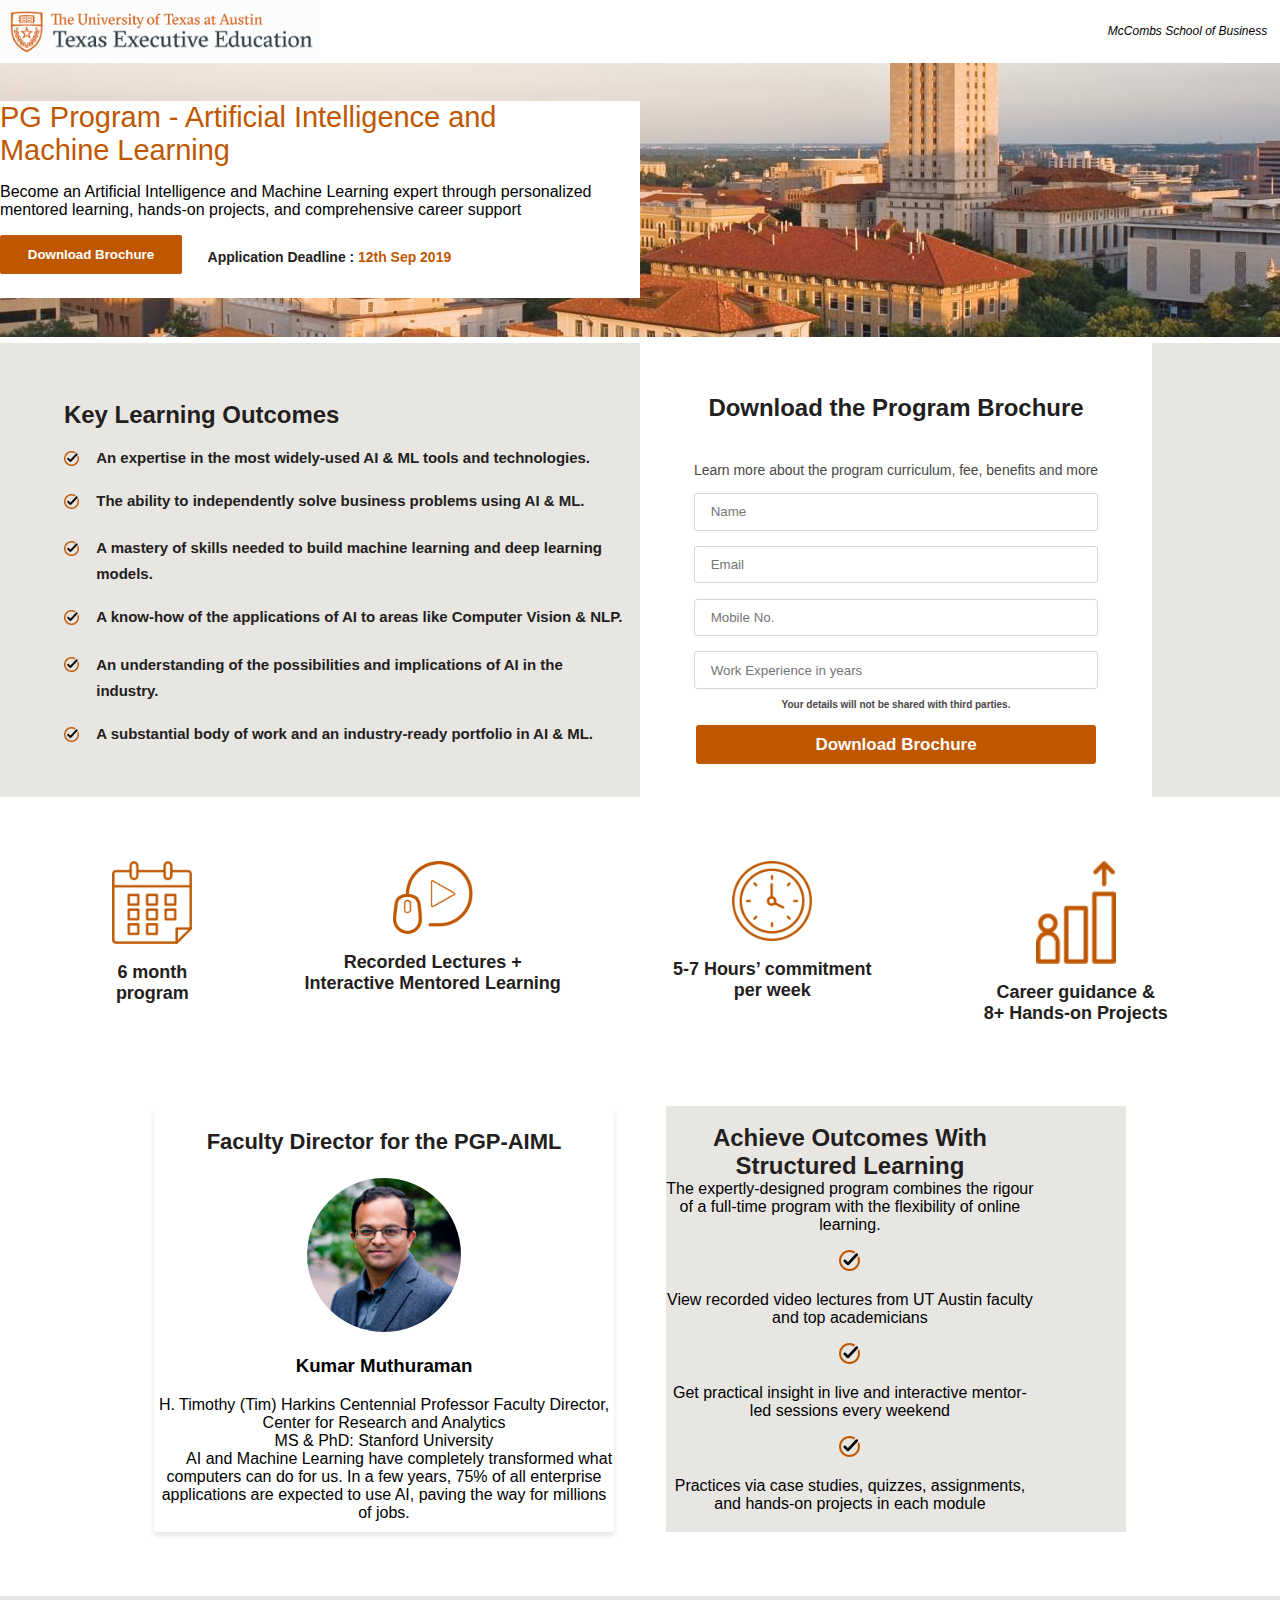
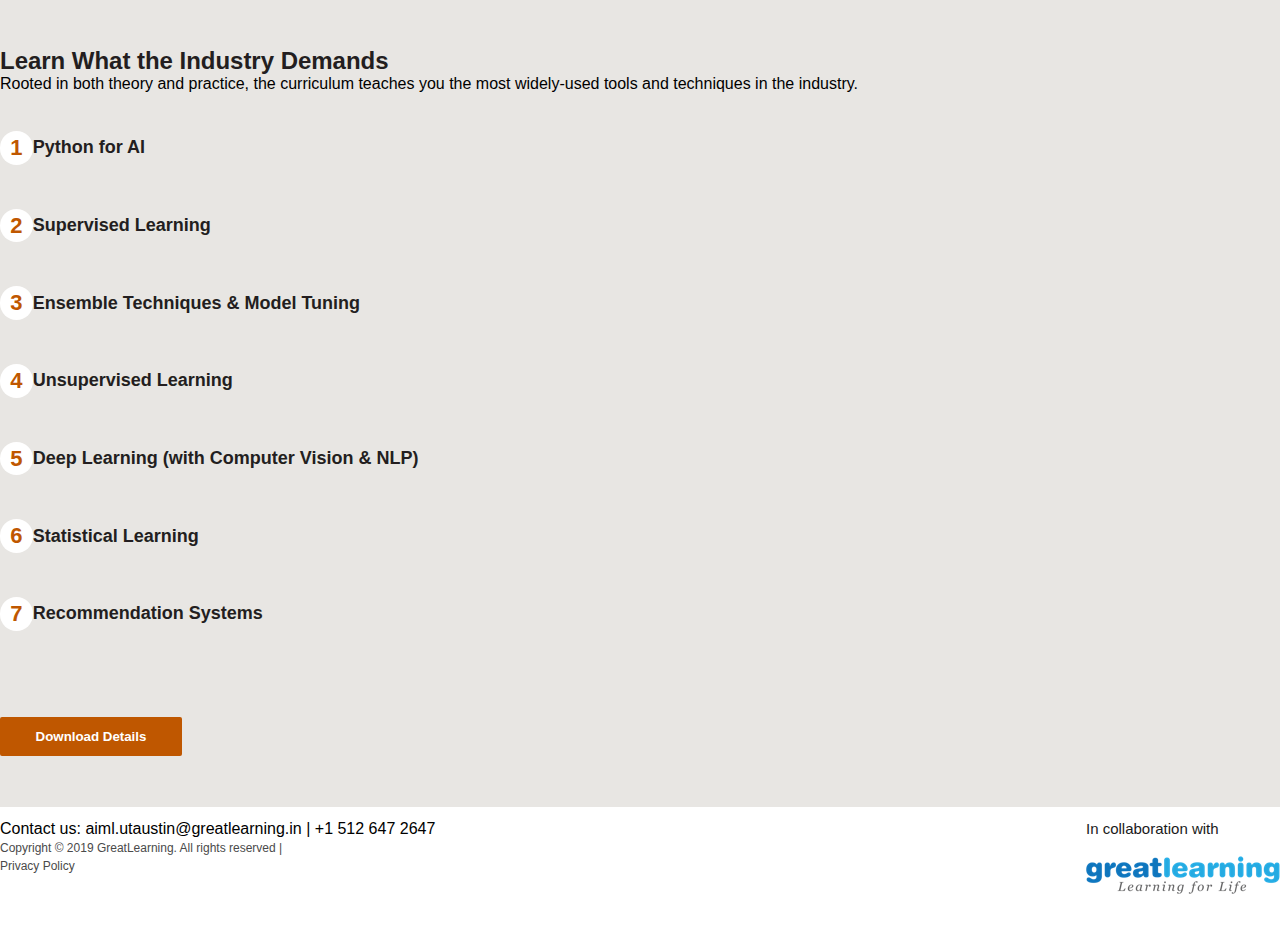
==== index.html @ b28959af "first commit mobile and tablet version completed" ====
<!DOCTYPE html>
<html lang="en">
<head>
    <meta charset="UTF-8">
    <meta name="viewport" content="width=device-width, initial-scale=1.0">
    <link rel="stylesheet" href="./style.css">
    <title>Document</title>
</head>
<body>
    <header>
        <img class="logo" src="./img/logo.png" alt="logo">
        <p><em>McCombs School of Business</em></p>
    </header>
    <section class="banner">
        <div class="banner-content">
                <div>
                    <p>PG Program - Artificial Intelligence and Machine Learning</p>
                    <p>Become an Artificial Intelligence and Machine Learning expert through personalized mentored learning, hands-on projects, and comprehensive career support</p>
                    <div class="apply">
                        <button>Download Brochure</button>
                        <p><span style="font-weight: bold;">Application Deadline : <span style="color: #bf5700;">12th Sep 2019</span></span></p>
                    </div>
                </div>
            </div>
    </section>
    <section class="form-section">
        <div>
            <h1>Key Learning Outcomes</h1>
            <ul class="outcome-points">
                <li> <img src="./img/group_2020-03-09/group.png" ><p>An expertise in the most widely-used AI & ML tools and technologies.</p></li>
                <li> <img src="./img/group_2020-03-09/group.png" ></p>The ability to independently solve business problems using AI & ML.</p></li>
                <li> <img src="./img/group_2020-03-09/group.png" ></p>A mastery of skills needed to build machine learning and deep learning models.</p></li>
                <li><img src="./img/group_2020-03-09/group.png" ></p>A know-how of the applications of AI to areas like Computer Vision & NLP.</p></li>
                <li><img src="./img/group_2020-03-09/group.png" ></p>An understanding of the possibilities and implications of AI in the industry.</p></li>
                <li><img src="./img/group_2020-03-09/group.png" ></p>A substantial body of work and an industry-ready portfolio in AI & ML.</p></li>
            </ul>
        </div>
        <form action="#">
            <h1>Download the Program Brochure</h1>
            <p>Learn more about the program curriculum, fee, benefits and more</p>
            <input type="text" placeholder="Name">
            <input type="text" placeholder="Email">
            <input type="text" placeholder="Mobile No.">
            <input type="text" placeholder="Work Experience in years">
            <p class="disclaimer">Your details will not be shared with third parties.</p>
            <button>Download Brochure</button>
        </form>
    </section>
    <section class="icon-content">
        <div>
            <img src="./img/noun-calendar-2227686_2020-03-09/noun-calendar-2227686.png" alt="calendar">
            <p>6 month<br /> program</p>
        </div>
        <div>
            <img src="./img/noun-online-video-1599786_2020-03-09/noun-online-video-1599786.png" alt="video">
            <p>Recorded Lectures + <br />Interactive Mentored Learning</p>
        </div>
        <div>
            <img src="./img/noun-time-2132020_2020-03-09/noun-time-2132020.png" alt="time">
            <p>5-7 Hours’ commitment <br />per week</p>
        </div>
        <div>
            <img src="./img/noun-career-1549879_2020-03-09/noun-career-1549879.png" alt="career">
            <p>Career guidance & <br />8+ Hands-on Projects</p>
        </div>
    </section>
    <section class="benefits">
        <h1>You will walk away with:</h1>
        <ul>
            <li>
                <img src="./img/group_2020-03-09/group.png" ><p>The ability to access the implication and possibility of AI</p>
            </li>
            <li>
                <img src="./img/group_2020-03-09/group.png" ><p>Understanding of Machine Learning, Deep Learning and Neural Networks</p>
            </li>
            <li>
                <img src="./img/group_2020-03-09/group.png" ><p>Practical experience from all our projects</p>
            </li>
            <li>
                <img src="./img/group_2020-03-09/group.png" ><p>Make informed predictions for its future trajectory</p>
            </li>
            <li>
                <img src="./img/group_2020-03-09/group.png" ><p>The ability to access the implications and possibility of AI</p>
            </li>
            <li>
                <img src="./img/group_2020-03-09/group.png" ><p>Understanding of Machine Learning, Deep Learning and Neural Networks</p>
            </li>
        </ul>
    </section>

    <section class="profile-section">
        <div class="faculty-profile">
            <h1>Faculty Director for the PGP-AIML</h1>
            <img src="./img/bitmap_2020-03-09/bitmap.png" alt="faculty photo">
            <h3>Kumar Muthuraman</h3>
            <div>H. Timothy (Tim) Harkins Centennial Professor
                Faculty Director, Center for Research and Analytics</div>
            <div>MS & PhD: Stanford University</div>
            <div class="faculty-quote">&nbsp;&nbsp;&nbsp;&nbsp;&nbsp;&nbsp; AI and Machine Learning have completely transformed what computers can do for us. In a few years, 75% of all enterprise applications are expected to use AI, paving the way for millions of jobs.</div>
        </div>
        <div class="achieve-points">
            <div class="container">
                <h1>Achieve Outcomes With Structured Learning</h1>
                <div>The expertly-designed program combines the rigour of a full-time program with the flexibility of online learning.</div>
                <ul>
                    <li><img src="./img/group_2020-03-09/group.png" ><p>View recorded video lectures from UT Austin faculty and top academicians</p></li>
                    <li><img src="./img/group_2020-03-09/group.png" ><p>Get practical insight in live and interactive mentor-led sessions every weekend</p></li>
                    <li><img src="./img/group_2020-03-09/group.png" ><p>Practices via case studies, quizzes, assignments, and hands-on projects in each module</p></li>
                </ul>
            </div>
        </div>
    </section>
    <section class="industry-demands">
        <h1>Learn What the Industry Demands</h1>
        <div>Rooted in both theory and practice, the curriculum teaches you the most widely-used tools and techniques in the industry.
        </div>
        <ul>
            <li>
                <p class="ordered-list-num">1</p>
                <p class="ordered-list-text">Python for AI</p>
            </li>
            <li>
                <p class="ordered-list-num">2</p>
                <p class="ordered-list-text">Supervised Learning</p>
            </li>
            <li>
                <p class="ordered-list-num">3</p>
                <p class="ordered-list-text">Ensemble Techniques & Model Tuning</p>
            </li>
            <li>
                <p class="ordered-list-num">4</p>
                <p class="ordered-list-text">Unsupervised Learning</p>
            </li>
            <li>
                <p class="ordered-list-num">5</p>
                <p class="ordered-list-text">Deep Learning (with Computer Vision & NLP)</p>
            </li>
            <li>
                <p class="ordered-list-num">6</p>
                <p class="ordered-list-text">Statistical Learning</p>
            </li>
            <li>
                <p class="ordered-list-num">7</p>
                <p class="ordered-list-text">Recommendation Systems</p>
            </li>
        </ul>
        <button>Download Details</button>
    </section>
    <footer>
        <div class="contact-details">
            Contact us: aiml.utaustin@greatlearning.in  | +1 512 647 2647<br>
            <span style="font-size: 12px; color: #4a4a4a; padding-top: 2%;">Copyright © 2019 GreatLearning. All rights reserved |<br> Privacy Policy
        </div>
        <div class="footer-logo">
            <span style="font-size:15px; color:#1a1a1a;">In collaboration with <br> <br> <img src="./img/greatlearning-logo_2020-03-09/greatlearning-logo.png">
        </div>
    </footer>
</body>
</html>
---- style.css ----
@media only screen and (max-width:768px) {
    body {
        margin: 0;
        padding: 0;
        font-family: -apple-system, BlinkMacSystemFont, 'Segoe UI', Roboto, Oxygen, Ubuntu, Cantarell, 'Open Sans', 'Helvetica Neue', sans-serif;
    }
    .container{
        width: 80%;
        margin: auto;
    }
    header img {
        width: 60%;
    }
    header p {
        margin-top: -3%;
        margin-left: 10%;
    }
    .banner {
        background-image: url('./img/banner.jpg');
        background-position: center center;
        padding: 7% 0%;
    }
    .banner-content {
        background-color: white;
        opacity: 0.9;
        width: 100%;
        position: relative;
    }
    .banner-content div:first-child {
        padding-top: 3%;
        padding-left: 10%;
        margin: 0;
        width: 80%;
        align-items: left;
        text-align: center;
        font-size: 14px;
        letter-spacing: -0.02px;
        color: #231e20;    
    }

    .banner-content div p {
        font-size: 14px;
        letter-spacing: -.02px;
        color: #231e20;
    }

    .banner-content div p:first-child {
        width: 90%;
        font-size: 20px;
        text-align: center;
        letter-spacing: -0.04px;
        color: #bf5700;
        margin: 0%;
    }

    .apply {
        display: flex;
        padding-bottom: 5%;
        margin-top: 5%;
        display: flex;
        flex-direction: column-reverse;
    }
    .apply button {
        background-color: #bf5700;
        margin: auto;
        width: 70%;
        height: 2.5em;
        border: none;
        border-radius: 3px;
        text-align: center;
        color: white;
        font-weight: bold;
        letter-spacing: -0.02px;
        outline: none;
    }
    .form-section div:first-child {
        display: none;
    }

    form {
        text-align: center;
        padding-bottom: 3%;
    }

    form h1 {
        font-size: 18px;
        color: #231e20;
        letter-spacing: -0.02px;
        /* padding-bottom: 0%; */
    }

    form p {
        text-align: center;
        margin: auto;
        font-size: 14px;
        letter-spacing: -0.02px;
        color: #231e20;
        width: 85%;
        padding-top: 3%;
        padding-bottom: 5%;
    }

    input {
        width: 80%;
        height: 2.5em;
        padding-left: 3%;
        margin-top: 3%;
        border: solid 1px #d5d5d5;
        background-color: #ffffff;
        border-radius: 3px;
    }
    form button {
        background-color: #bf5700;
        border: none;
        width: 85%;
        border-radius: 3px;
        height: 2.3em;
        font-size: 17px;
        font-weight: 600;
        letter-spacing: -0.02px;
        color: #fcfcfc;
    }
    .icon-content {
        display: flex;
        flex-wrap: wrap;
        width: 80%;
        margin: auto;
        padding-top: 5%;
    }

    .icon-content div {
        width: 45%;
        margin-bottom: 8%;
        display: flex;
        flex-direction: column;
        justify-content: center;
        align-items: center;
        padding-right: 5%;
    }
    .icon-content div img {
        width: 40%;
        height: 4em;
    }

    .icon-content div p {
        text-align: center;
        margin: auto;
        margin-top: 15%;
        font-weight:600;
    }
    .benefits {
        background-color: #e8e6e3;
    }
    .benefits h1 {
        color: #231e20;
        font-size: 20px;
        letter-spacing: -.02px;
        text-align: center;
        padding-top: 5%;
    }
    .benefits ul {
        list-style: none;
        width: 80%;
        margin: auto;        
        padding: 0%;
    }
    .benefits ul li {
        display: flex;
        padding-bottom: 5%;
    }
    .benefits ul li img {
        margin: auto 0;
        width: 5%;
        /* height: 1.3em; */
    }
    .benefits ul li p {
        margin: 0;
        padding-left: 7%;
        font-size: 14px;
        font-weight: 600;
    }
    .faculty-profile {
        width: 80%;
        margin: auto;
        text-align: center;
    }
    .faculty-profile h1 {
        font-size: 18px;
        color: #231e20;
        letter-spacing: -0.02px;
        padding-bottom: 5%;
    }
    .faculty-profile h3 {
        font-size: 14px;
        counter-reset: #231e20;
        padding-bottom: 3%;
    }
    .faculty-profile div {
        padding-bottom: 5%;
        font-size: 14px;
    }
    .faculty-quote {
        padding-top: 8%;
        padding-bottom: 5%;
        font-size: 11px;
        position: relative;
        font-style: italic;
        font-weight: bold;
    }
    .faculty-quote::before {
        content: '“';
        color: #bf5700;
        font-size: 42px;
        position: absolute;
        top: 15.3px;
        /* left: 8px; */
        font-family: LucidaGrande;
    }
    .faculty-quote::after {
        content: '“';
        color: #bf5700;
        font-size: 42px;
        position: absolute;
        /* bottom: -6px; */
        font-family: LucidaGrande;
    }
    .achieve-points {
        background-color: #e8e6e3;
        text-align: center;
    }
    .achieve-points h1 {
        font-size: 18px;
        padding-top: 8%;
        padding-bottom: 4%;
    }
    .achieve-points .container div {
        font-size: 14px;
        text-align: left;
    }
    .achieve-points .container ul {
        list-style: none;
        padding: 0%;
        padding-bottom: 5%;
    }
    .achieve-points .container ul li {
        display: flex;
        font-size: 14px;
        text-align: left;
    }
    .achieve-points .container ul li img {
        margin: auto 0;
        width: 5%;
        /* height: 1.3em; */
    }
    .achieve-points .container ul li p {
        padding-left: 5%;
        font-weight: bold;
    }
    .industry-demands {
        width: 80%;
        margin: auto;
    }
    .industry-demands h1 {
        text-align: center;
        font-size: 18px;
        color: #231e20;
        padding-top: 7%;
    }
    .industry-demands div {
        font-size: 14px;
        text-align: center;
        color: #231e20;
    }
    .industry-demands ul {
        list-style: none;
        padding: 0%;
    }
    .industry-demands ul li {
        display: flex;
        text-align: left;
        font-weight: bold;
        color: #231e20;
        font-size: 15px;
        margin-top: 3%;
    }
    .ordered-list-text {
        margin: auto 0;
        text-align: left;
        padding-left: 5%;
        width: 80%;
    }

    .industry-demands ul li p:first-child {
        margin: 3% 0%;
        background-color: #e8e6e3;
        text-align: center;
        color: #bf5700;
        border-radius: 50%;
        height: 30px;
        width: 30px;
        font-weight: bold;
        font-size: 22px;
    }
    .industry-demands button {
        background-color: #bf5700;
        border: none;
        width: 100%;
        border-radius: 3px;
        height: 2.3em;
        font-size: 17px;
        font-weight: 600;
        letter-spacing: -0.02px;
        color: #fcfcfc;
        margin: 10% 0%;
    }
    footer {
        width: 80%;
        margin: auto;
        text-align: center;
    }
    .contact-details {
        line-height: 1.8;
        font-size: 14px;
        color: #1a1a1a;
    }
    .footer-logo {
        padding: 5% 0%;
    }
}


@media only screen and (min-width:769px){
    body {
        margin: 0;
        padding: 0;
        font-family: -apple-system, BlinkMacSystemFont, 'Segoe UI', Roboto, Oxygen, Ubuntu, Cantarell, 'Open Sans', 'Helvetica Neue', sans-serif;
    }
    .logo {
        width: 25%;
    }
    
    header {
        display: flex;
        justify-content: space-between;
    }
    
    header p {
        font-size: 12px;
        margin: auto 0;
        padding-right: 1%;
    }
    
    .banner {
        background-image: url('./img/banner.jpg');
        background-position: center center;
        padding: 3% 0%;
    }
    
    .banner-content {
        background-color: white;
        width: 50%;
        position: relative;
    }
    
    .banner-content div p:first-child {
        width: 90%;
        font-size: 29px;
        letter-spacing: -0.04px;
        color: #bf5700;
        margin: 0%;
    }
    
    .apply {
        display: flex;
        padding-bottom: 3%;
        margin-left: 0%;
    }
    
    .apply button {
        background-color: #bf5700;
        width: 182px;
        height: 39px;
        border: none;
        border-radius: 2px;
        text-align: center;
        color: white;
        font-weight: bold;
        letter-spacing: -0.02px;
        outline: none;
    }
    
    .apply p {
        padding-left: 4%;
        font-weight: bold;
        color: #231e20;
        font-size: 14px;
        letter-spacing: -0.02px;
    }
    
    .form-section {
        background-color: #e8e6e3;
        display: flex;
        margin-top: 0.5%;
    }
    
    .form-section div {
        width: 45%;
        padding-left: 5%;
    }
    
    h1 {
        margin: 0;
        padding: 0;
        letter-spacing: -0.03px;
        color: #231e20;
        font-size: 24px;        
    }
    
    .form-section div h1 {
        padding-top: 10%;
    }

    .disclaimer {
        padding-bottom: 3%;
        font-size: 10px;
        font-weight: 600;
        color: #494747;
    }
    
    ul {
        padding: 0;
        margin-bottom: 5%;
    }
    
    .outcome-points li {
        font-size: 15px;
        font-weight: 600;
        line-height: 1.73;
        letter-spacing: -0.02px;
        padding-bottom: 3%;
        color: #231e20;
        list-style: none;
        display: flex;
    }
    .outcome-points li:first-child p {
        margin: 0;
    }
    
    .outcome-points li img {
        width: 1em;
        height: 1em;
        margin-top: 1%;
    }
    
    .outcome-points li p {
        margin-left: 3%;
    }
    
    .outcome-points li:first-child p {
        margin-left: 3%;
    }
    
    
    form {
        width: 40%;
        background-color: white;
        display: flex;
        flex-direction: column;
        align-items: center;
    }
    
    form h1 {
        color: #231e20;
        font-size: 24px;
        letter-spacing: -0.03px;
        padding: 5% 0%;
        margin-top: 5%;
    }
    
    form p {
        font-size: 14px;
        letter-spacing: -0.02px;
        color: #494747;
        margin-bottom: 0em;
    }
    
    input {
        width: 75%;
        height: 2.5em;
        padding-left: 3%;
        margin-top: 3%;
        border: solid 1px #d5d5d5;
        background-color: #ffffff;
        border-radius: 3px;
    }
    
    form button {
        background-color: #bf5700;
        border: none;
        width: 78%;
        border-radius: 3px;
        height: 2.3em;
        font-size: 17px;
        font-weight: 600;
        letter-spacing: -0.02px;
        color: #fcfcfc;
    }
    
    .icon-content {
        display: flex;
        justify-content: space-evenly;
        padding: 5% 0%;
    }
    
    .icon-content div {
        display: flex;
        flex-direction: column;
        align-items: center;
    }
    
    .icon-content div img {
        width: 80px;
        /* height: 80px; */
    }
    
    .icon-content div p {
        text-align: center;
        color: #231e20;
        font-size: 18px;
        font-weight: 600;
        letter-spacing: -0.03px;
    }

    .benefits {
        display: none;
    }
    
    .profile-section {
        width: 80%;
        margin: auto;
        display: flex;
        justify-content: space-around;
        padding-bottom: 5%;
    }
    
    .faculty-profile {
        width: 45%;
        box-shadow: 0 4px 6px 0 rgba(0, 0, 0, 0.05), 0 4px 6px 0 rgba(0, 0, 0, 0.05);
        text-align: center;
    }
    
    .faculty-profile h1 {
        font-size: 22px;
        padding: 5% 0%;
    }
    
    .achieve-points {
        width: 45%;
        background-color: #e8e6e3;
        border: 1px;
    }
    
    .achieve-points h1 {
        text-align: center;
        padding-top: 5%;
    }
    
    .achieve-points div:first-child {
        text-align: center;
        width: 80%;
    }
    
    .achieve-points ul {
        list-style: none;
    }
    
    .industry-demands {
        background-color: #e8e6e3;
        padding: 4% 0%;
    }
    
    .industry-demands ul li {
        display: flex;
        font-weight: bold;    
        color: #231e20;
        font-size: 18px;
        align-items: center;
    }
    
    .industry-demands ul li p:first-child {
        background-color: white;
        color: #bf5700;
        border-radius: 50px;
        padding: .3% .8%;
        font-weight: bold;
        font-size: 22px;
    }
    
    .industry-demands button {
        background-color: #bf5700;
        width: 182px;
        height: 39px;
        border: none;
        border-radius: 2px;
        text-align: center;
        color: white;
        font-weight: bold;
        letter-spacing: -0.02px;
        outline: none;
    }
    
    footer {
        display: flex;
        justify-content: space-between;
        padding: 1% 0% 3% 0%;
    }    
}
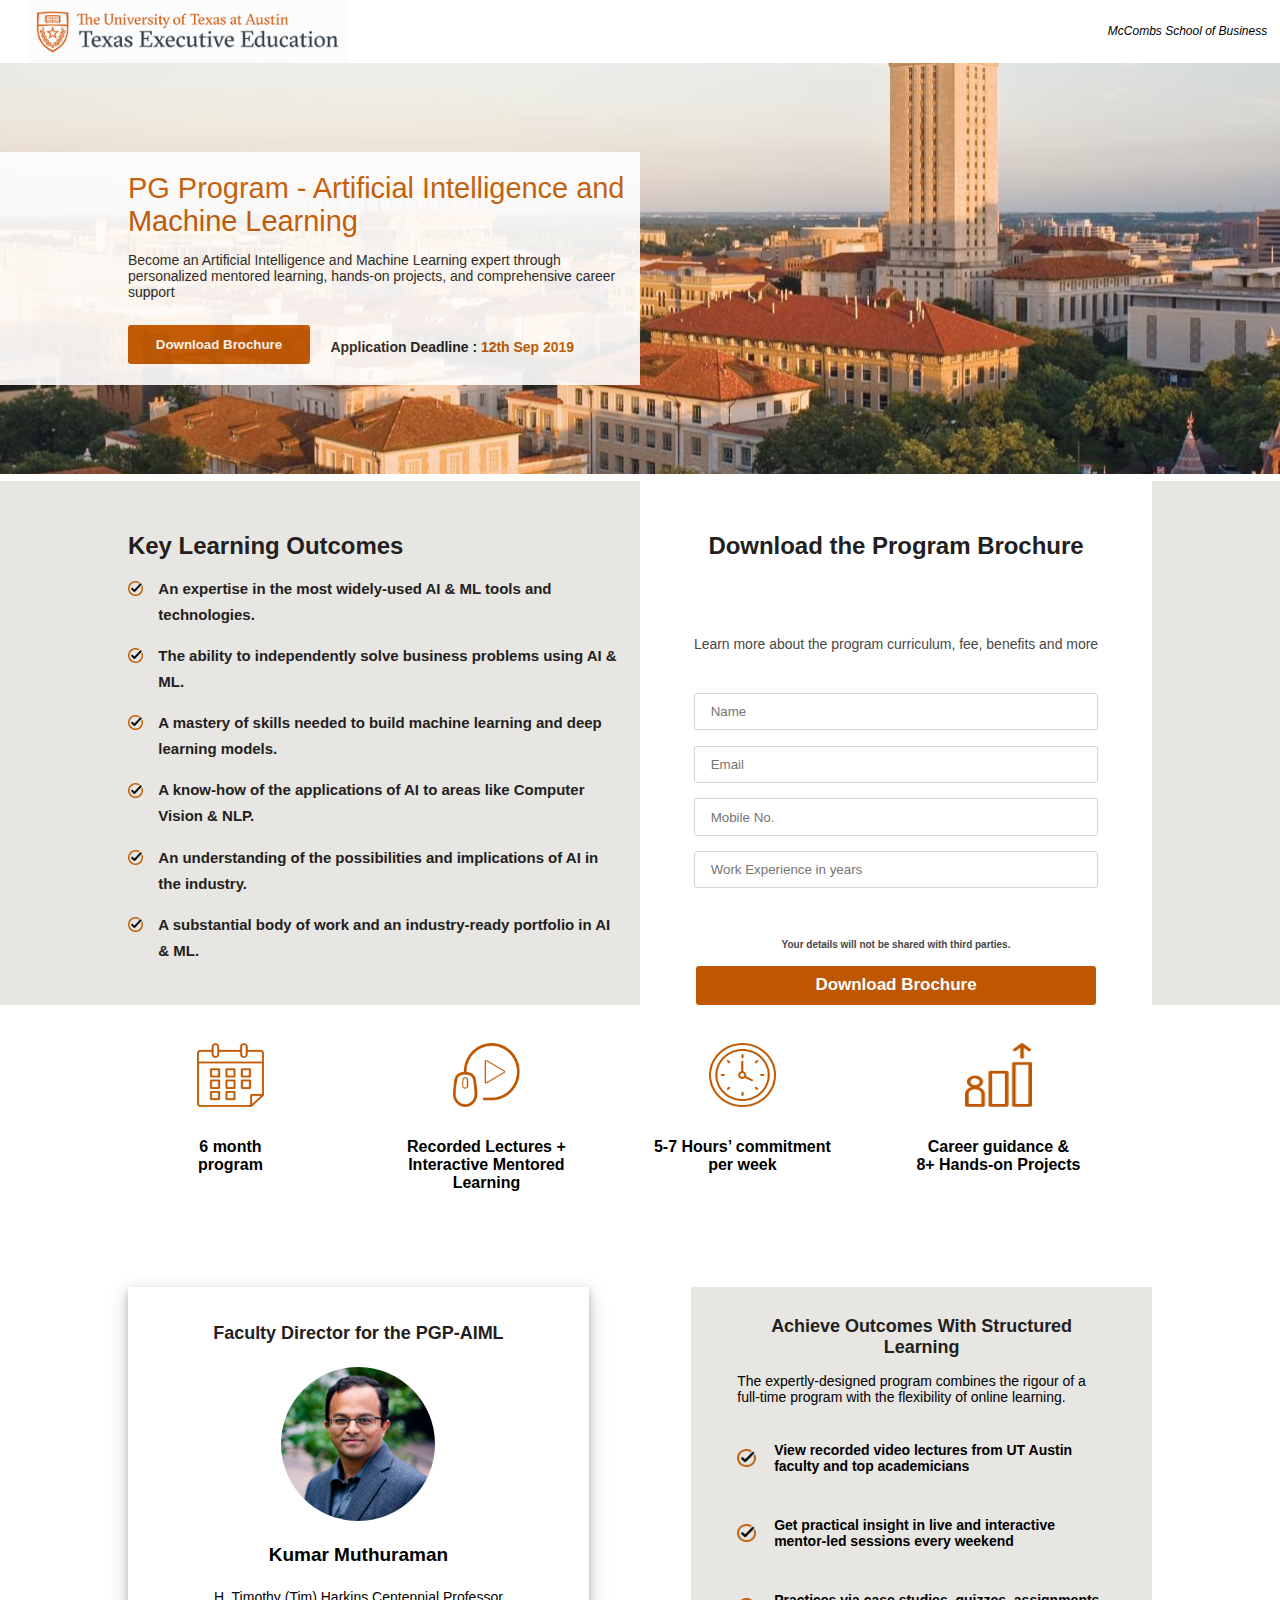
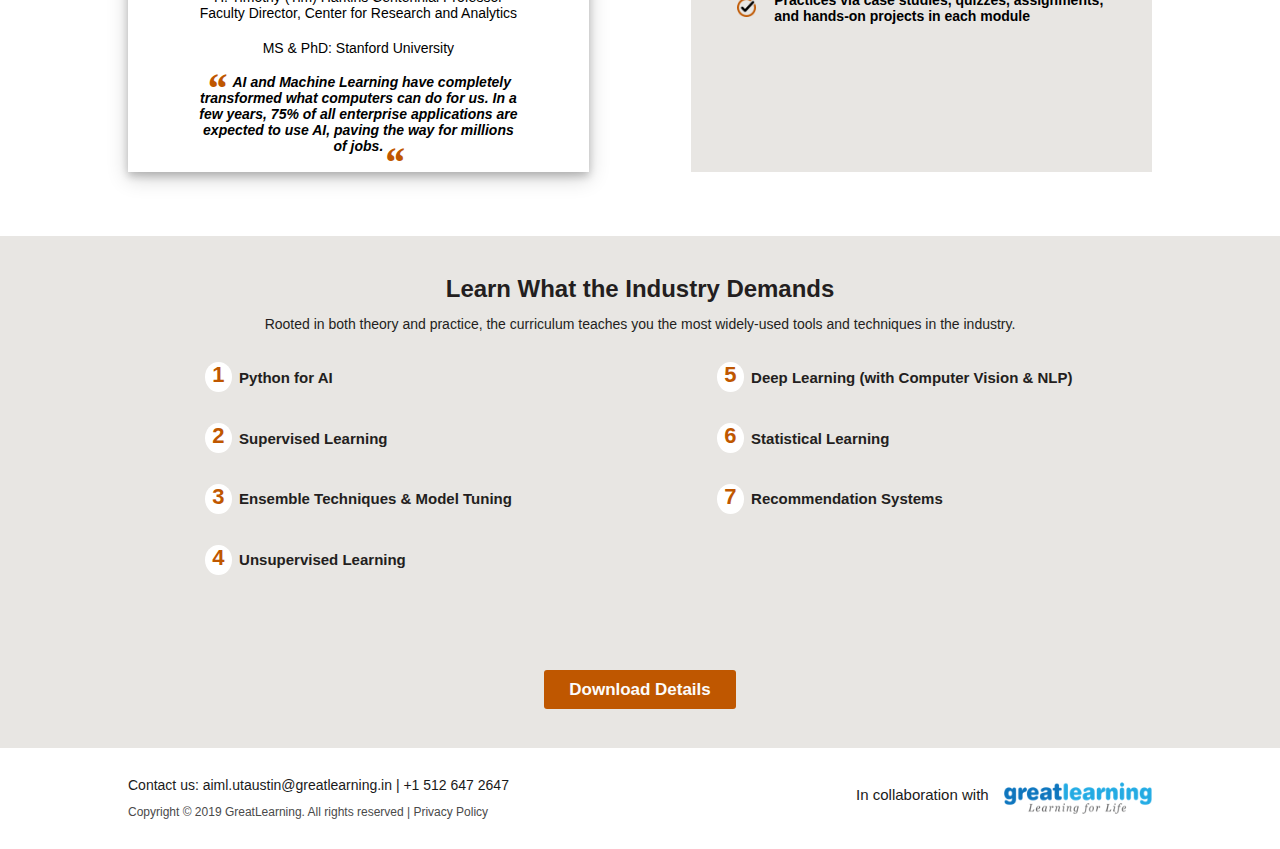
==== commit a8993a5c: "fully responsive" ====
--- a/index.html
+++ b/index.html
@@ -149,10 +149,10 @@
     <footer>
         <div class="contact-details">
             Contact us: aiml.utaustin@greatlearning.in  | +1 512 647 2647<br>
-            <span style="font-size: 12px; color: #4a4a4a; padding-top: 2%;">Copyright © 2019 GreatLearning. All rights reserved |<br> Privacy Policy
+            <span style="font-size: 12px; color: #4a4a4a; padding-top: 2%;">Copyright © 2019 GreatLearning. All rights reserved | Privacy Policy
         </div>
         <div class="footer-logo">
-            <span style="font-size:15px; color:#1a1a1a;">In collaboration with <br> <br> <img src="./img/greatlearning-logo_2020-03-09/greatlearning-logo.png">
+            <div><span style="font-size:15px; color:#1a1a1a;">In collaboration with</span></div> <img src="./img/greatlearning-logo_2020-03-09/greatlearning-logo.png">
         </div>
     </footer>
 </body>
--- a/style.css
+++ b/style.css
@@ -1,343 +1,338 @@
-
-@media only screen and (max-width:768px) {
-    body {
-        margin: 0;
-        padding: 0;
-        font-family: -apple-system, BlinkMacSystemFont, 'Segoe UI', Roboto, Oxygen, Ubuntu, Cantarell, 'Open Sans', 'Helvetica Neue', sans-serif;
-    }
-    .container{
-        width: 80%;
-        margin: auto;
-    }
-    header img {
-        width: 60%;
-    }
-    header p {
-        margin-top: -3%;
-        margin-left: 10%;
-    }
-    .banner {
-        background-image: url('./img/banner.jpg');
-        background-position: center center;
-        padding: 7% 0%;
-    }
-    .banner-content {
-        background-color: white;
-        opacity: 0.9;
-        width: 100%;
-        position: relative;
-    }
-    .banner-content div:first-child {
-        padding-top: 3%;
-        padding-left: 10%;
-        margin: 0;
-        width: 80%;
-        align-items: left;
-        text-align: center;
-        font-size: 14px;
-        letter-spacing: -0.02px;
-        color: #231e20;    
-    }
-
-    .banner-content div p {
-        font-size: 14px;
-        letter-spacing: -.02px;
-        color: #231e20;
-    }
-
-    .banner-content div p:first-child {
-        width: 90%;
-        font-size: 20px;
-        text-align: center;
-        letter-spacing: -0.04px;
-        color: #bf5700;
-        margin: 0%;
-    }
-
-    .apply {
-        display: flex;
-        padding-bottom: 5%;
-        margin-top: 5%;
-        display: flex;
-        flex-direction: column-reverse;
-    }
-    .apply button {
-        background-color: #bf5700;
-        margin: auto;
-        width: 70%;
-        height: 2.5em;
-        border: none;
-        border-radius: 3px;
-        text-align: center;
-        color: white;
-        font-weight: bold;
-        letter-spacing: -0.02px;
-        outline: none;
-    }
-    .form-section div:first-child {
-        display: none;
-    }
-
-    form {
-        text-align: center;
-        padding-bottom: 3%;
-    }
-
-    form h1 {
-        font-size: 18px;
-        color: #231e20;
-        letter-spacing: -0.02px;
-        /* padding-bottom: 0%; */
-    }
-
-    form p {
-        text-align: center;
-        margin: auto;
-        font-size: 14px;
-        letter-spacing: -0.02px;
-        color: #231e20;
-        width: 85%;
-        padding-top: 3%;
-        padding-bottom: 5%;
-    }
-
-    input {
-        width: 80%;
-        height: 2.5em;
-        padding-left: 3%;
-        margin-top: 3%;
-        border: solid 1px #d5d5d5;
-        background-color: #ffffff;
-        border-radius: 3px;
-    }
-    form button {
-        background-color: #bf5700;
-        border: none;
-        width: 85%;
-        border-radius: 3px;
-        height: 2.3em;
-        font-size: 17px;
-        font-weight: 600;
-        letter-spacing: -0.02px;
-        color: #fcfcfc;
-    }
-    .icon-content {
-        display: flex;
-        flex-wrap: wrap;
-        width: 80%;
-        margin: auto;
-        padding-top: 5%;
-    }
-
-    .icon-content div {
-        width: 45%;
-        margin-bottom: 8%;
-        display: flex;
-        flex-direction: column;
-        justify-content: center;
-        align-items: center;
-        padding-right: 5%;
-    }
-    .icon-content div img {
-        width: 40%;
-        height: 4em;
-    }
-
-    .icon-content div p {
-        text-align: center;
-        margin: auto;
-        margin-top: 15%;
-        font-weight:600;
-    }
-    .benefits {
-        background-color: #e8e6e3;
-    }
-    .benefits h1 {
-        color: #231e20;
-        font-size: 20px;
-        letter-spacing: -.02px;
-        text-align: center;
-        padding-top: 5%;
-    }
-    .benefits ul {
-        list-style: none;
-        width: 80%;
-        margin: auto;        
-        padding: 0%;
-    }
-    .benefits ul li {
-        display: flex;
-        padding-bottom: 5%;
-    }
-    .benefits ul li img {
-        margin: auto 0;
-        width: 5%;
-        /* height: 1.3em; */
-    }
-    .benefits ul li p {
-        margin: 0;
-        padding-left: 7%;
-        font-size: 14px;
-        font-weight: 600;
-    }
-    .faculty-profile {
-        width: 80%;
-        margin: auto;
-        text-align: center;
-    }
-    .faculty-profile h1 {
-        font-size: 18px;
-        color: #231e20;
-        letter-spacing: -0.02px;
-        padding-bottom: 5%;
-    }
-    .faculty-profile h3 {
-        font-size: 14px;
-        counter-reset: #231e20;
-        padding-bottom: 3%;
-    }
-    .faculty-profile div {
-        padding-bottom: 5%;
-        font-size: 14px;
-    }
-    .faculty-quote {
-        padding-top: 8%;
-        padding-bottom: 5%;
-        font-size: 11px;
-        position: relative;
-        font-style: italic;
-        font-weight: bold;
-    }
-    .faculty-quote::before {
-        content: '“';
-        color: #bf5700;
-        font-size: 42px;
-        position: absolute;
-        top: 15.3px;
-        /* left: 8px; */
-        font-family: LucidaGrande;
-    }
-    .faculty-quote::after {
-        content: '“';
-        color: #bf5700;
-        font-size: 42px;
-        position: absolute;
-        /* bottom: -6px; */
-        font-family: LucidaGrande;
-    }
-    .achieve-points {
-        background-color: #e8e6e3;
-        text-align: center;
-    }
-    .achieve-points h1 {
-        font-size: 18px;
-        padding-top: 8%;
-        padding-bottom: 4%;
-    }
-    .achieve-points .container div {
-        font-size: 14px;
-        text-align: left;
-    }
-    .achieve-points .container ul {
-        list-style: none;
-        padding: 0%;
-        padding-bottom: 5%;
-    }
-    .achieve-points .container ul li {
-        display: flex;
-        font-size: 14px;
-        text-align: left;
-    }
-    .achieve-points .container ul li img {
-        margin: auto 0;
-        width: 5%;
-        /* height: 1.3em; */
-    }
-    .achieve-points .container ul li p {
-        padding-left: 5%;
-        font-weight: bold;
-    }
-    .industry-demands {
-        width: 80%;
-        margin: auto;
-    }
-    .industry-demands h1 {
-        text-align: center;
-        font-size: 18px;
-        color: #231e20;
-        padding-top: 7%;
-    }
-    .industry-demands div {
-        font-size: 14px;
-        text-align: center;
-        color: #231e20;
-    }
-    .industry-demands ul {
-        list-style: none;
-        padding: 0%;
-    }
-    .industry-demands ul li {
-        display: flex;
-        text-align: left;
-        font-weight: bold;
-        color: #231e20;
-        font-size: 15px;
-        margin-top: 3%;
-    }
-    .ordered-list-text {
-        margin: auto 0;
-        text-align: left;
-        padding-left: 5%;
-        width: 80%;
-    }
-
-    .industry-demands ul li p:first-child {
-        margin: 3% 0%;
-        background-color: #e8e6e3;
-        text-align: center;
-        color: #bf5700;
-        border-radius: 50%;
-        height: 30px;
-        width: 30px;
-        font-weight: bold;
-        font-size: 22px;
-    }
-    .industry-demands button {
-        background-color: #bf5700;
-        border: none;
-        width: 100%;
-        border-radius: 3px;
-        height: 2.3em;
-        font-size: 17px;
-        font-weight: 600;
-        letter-spacing: -0.02px;
-        color: #fcfcfc;
-        margin: 10% 0%;
-    }
-    footer {
-        width: 80%;
-        margin: auto;
-        text-align: center;
-    }
-    .contact-details {
-        line-height: 1.8;
-        font-size: 14px;
-        color: #1a1a1a;
-    }
-    .footer-logo {
-        padding: 5% 0%;
-    }
-}
-
+body {
+    margin: 0;
+    padding: 0;
+    font-family: -apple-system, BlinkMacSystemFont, 'Segoe UI', Roboto, Oxygen, Ubuntu, Cantarell, 'Open Sans', 'Helvetica Neue', sans-serif;
+}
+.container{
+    width: 80%;
+    margin: auto;
+}
+header img {
+    width: 60%;
+}
+header p {
+    margin-top: -3%;
+    margin-left: 10%;
+}
+.banner {
+    background-image: url('./img/banner.jpg');
+    background-position: center center;
+    padding: 7% 0%;
+}
+.banner-content {
+    background-color: white;
+    opacity: 0.9;
+    width: 100%;
+    position: relative;
+}
+.banner-content div:first-child {
+    padding-top: 3%;
+    padding-left: 10%;
+    margin: 0;
+    width: 80%;
+    align-items: left;
+    text-align: center;
+    font-size: 14px;
+    letter-spacing: -0.02px;
+    color: #231e20;    
+}
+
+.banner-content div p {
+    font-size: 14px;
+    letter-spacing: -.02px;
+    color: #231e20;
+}
+
+.banner-content div p:first-child {
+    width: 90%;
+    font-size: 20px;
+    text-align: center;
+    letter-spacing: -0.04px;
+    color: #bf5700;
+    margin: 0%;
+}
+
+.apply {
+    display: flex;
+    padding-bottom: 5%;
+    margin-top: 5%;
+    display: flex;
+    flex-direction: column-reverse;
+}
+.apply button {
+    background-color: #bf5700;
+    margin: auto;
+    width: 70%;
+    height: 2.5em;
+    border: none;
+    border-radius: 3px;
+    text-align: center;
+    color: white;
+    font-weight: bold;
+    letter-spacing: -0.02px;
+    outline: none;
+}
+.form-section div:first-child {
+    display: none;
+}
+
+form {
+    text-align: center;
+    padding-bottom: 3%;
+}
+
+form h1 {
+    font-size: 18px;
+    color: #231e20;
+    letter-spacing: -0.02px;
+    /* padding-bottom: 0%; */
+}
+
+form p {
+    text-align: center;
+    margin: auto;
+    font-size: 14px;
+    letter-spacing: -0.02px;
+    color: #231e20;
+    width: 85%;
+    padding-top: 3%;
+    padding-bottom: 5%;
+}
+
+input {
+    width: 80%;
+    height: 2.5em;
+    padding-left: 3%;
+    margin-top: 3%;
+    border: solid 1px #d5d5d5;
+    background-color: #ffffff;
+    border-radius: 3px;
+}
+form button {
+    background-color: #bf5700;
+    border: none;
+    width: 85%;
+    border-radius: 3px;
+    height: 2.3em;
+    font-size: 17px;
+    font-weight: 600;
+    letter-spacing: -0.02px;
+    color: #fcfcfc;
+}
+.icon-content {
+    display: flex;
+    flex-wrap: wrap;
+    width: 80%;
+    margin: auto;
+    padding-top: 5%;
+}
+
+.icon-content div {
+    width: 45%;
+    margin-bottom: 8%;
+    display: flex;
+    flex-direction: column;
+    justify-content: center;
+    align-items: center;
+    padding-right: 5%;
+}
+.icon-content div img {
+    width: 40%;
+    height: 4em;
+}
+
+.icon-content div p {
+    text-align: center;
+    margin: auto;
+    margin-top: 15%;
+    font-weight:600;
+}
+.benefits {
+    background-color: #e8e6e3;
+}
+.benefits h1 {
+    color: #231e20;
+    font-size: 20px;
+    letter-spacing: -.02px;
+    text-align: center;
+    padding-top: 5%;
+}
+.benefits ul {
+    list-style: none;
+    width: 80%;
+    margin: auto;        
+    padding: 0%;
+}
+.benefits ul li {
+    display: flex;
+    padding-bottom: 5%;
+}
+.benefits ul li img {
+    margin: auto 0;
+    width: 5%;
+    /* height: 1.3em; */
+}
+.benefits ul li p {
+    margin: 0;
+    padding-left: 7%;
+    font-size: 14px;
+    font-weight: 600;
+}
+.faculty-profile {
+    width: 80%;
+    margin: auto;
+    text-align: center;
+}
+.faculty-profile h1 {
+    font-size: 18px;
+    color: #231e20;
+    letter-spacing: -0.02px;
+    padding-bottom: 5%;
+}
+.faculty-profile h3 {
+    font-size: 14px;
+    counter-reset: #231e20;
+    padding-bottom: 3%;
+}
+.faculty-profile div {
+    padding-bottom: 5%;
+    font-size: 14px;
+}
+.faculty-quote {
+    padding-top: 8%;
+    padding-bottom: 5%;
+    font-size: 11px;
+    position: relative;
+    font-style: italic;
+    font-weight: bold;
+}
+.faculty-quote::before {
+    content: '“';
+    color: #bf5700;
+    font-size: 42px;
+    position: absolute;
+    top: 15.3px;
+    /* left: 8px; */
+    font-family: LucidaGrande;
+}
+.faculty-quote::after {
+    content: '“';
+    color: #bf5700;
+    font-size: 42px;
+    position: absolute;
+    /* bottom: -6px; */
+    font-family: LucidaGrande;
+}
+.achieve-points {
+    background-color: #e8e6e3;
+    text-align: center;
+}
+.achieve-points h1 {
+    font-size: 18px;
+    padding-top: 8%;
+    padding-bottom: 4%;
+}
+.achieve-points .container div {
+    font-size: 14px;
+    text-align: left;
+}
+.achieve-points .container ul {
+    list-style: none;
+    padding: 0%;
+    padding-bottom: 5%;
+}
+.achieve-points .container ul li {
+    display: flex;
+    font-size: 14px;
+    text-align: left;
+}
+.achieve-points .container ul li img {
+    margin: auto 0;
+    width: 5%;
+    /* height: 1.3em; */
+}
+.achieve-points .container ul li p {
+    padding-left: 5%;
+    font-weight: bold;
+}
+.industry-demands {
+    width: 80%;
+    margin: auto;
+}
+.industry-demands h1 {
+    text-align: center;
+    font-size: 18px;
+    color: #231e20;
+    padding-top: 7%;
+}
+.industry-demands div {
+    font-size: 14px;
+    text-align: center;
+    color: #231e20;
+}
+.industry-demands ul {
+    list-style: none;
+    padding: 0%;
+}
+.industry-demands ul li {
+    display: flex;
+    text-align: left;
+    font-weight: bold;
+    color: #231e20;
+    font-size: 15px;
+    margin-top: 3%;
+}
+.ordered-list-text {
+    margin: auto 0;
+    text-align: left;
+    padding-left: 5%;
+    width: 80%;
+}
+
+.industry-demands ul li p:first-child {
+    margin: 3% 0%;
+    background-color: #e8e6e3;
+    text-align: center;
+    color: #bf5700;
+    border-radius: 50%;
+    height: 30px;
+    width: 30px;
+    font-weight: bold;
+    font-size: 22px;
+}
+.industry-demands button {
+    background-color: #bf5700;
+    border: none;
+    width: 100%;
+    border-radius: 3px;
+    height: 2.3em;
+    font-size: 17px;
+    font-weight: 600;
+    letter-spacing: -0.02px;
+    color: #fcfcfc;
+    margin: 10% 0%;
+}
+footer {
+    width: 80%;
+    margin: auto;
+    text-align: center;
+}
+.contact-details {
+    line-height: 1.8;
+    font-size: 14px;
+    color: #1a1a1a;
+}
+.footer-logo {
+    padding: 5% 0%;
+}
+.footer-logo div {
+    padding-bottom: 2%;
+}
 
 @media only screen and (min-width:769px){
-    body {
-        margin: 0;
-        padding: 0;
-        font-family: -apple-system, BlinkMacSystemFont, 'Segoe UI', Roboto, Oxygen, Ubuntu, Cantarell, 'Open Sans', 'Helvetica Neue', sans-serif;
-    }
     .logo {
         width: 25%;
+        margin-left: 2%;
     }
     
     header {
@@ -351,62 +346,58 @@
         padding-right: 1%;
     }
     
-    .banner {
-        background-image: url('./img/banner.jpg');
-        background-position: center center;
-        padding: 3% 0%;
-    }
-    
     .banner-content {
-        background-color: white;
         width: 50%;
         position: relative;
     }
+
+    .banner-content div:first-child {
+        padding-left: 20%;
+        text-align: left;
+    }
     
     .banner-content div p:first-child {
-        width: 90%;
+        text-align: left;
+        width: 100%;
         font-size: 29px;
-        letter-spacing: -0.04px;
-        color: #bf5700;
         margin: 0%;
     }
-    
+
     .apply {
         display: flex;
+        flex-direction: row;
         padding-bottom: 3%;
         margin-left: 0%;
     }
     
     .apply button {
-        background-color: #bf5700;
         width: 182px;
         height: 39px;
-        border: none;
-        border-radius: 2px;
-        text-align: center;
-        color: white;
-        font-weight: bold;
-        letter-spacing: -0.02px;
-        outline: none;
+        margin: 0%;
     }
     
     .apply p {
         padding-left: 4%;
-        font-weight: bold;
-        color: #231e20;
         font-size: 14px;
-        letter-spacing: -0.02px;
+    }
+
+    button {
+        outline: none;
     }
     
     .form-section {
         background-color: #e8e6e3;
         display: flex;
         margin-top: 0.5%;
+        padding: 0% 10%;
+    }
+    .form-section div:first-child {
+        display: block;
     }
     
     .form-section div {
-        width: 45%;
-        padding-left: 5%;
+        width: 50%;
+        padding: 0%;
     }
     
     h1 {
@@ -426,6 +417,12 @@
         font-size: 10px;
         font-weight: 600;
         color: #494747;
+    }
+
+    .icon-content {
+        display: flex;
+        justify-content: left;
+        flex-wrap: nowrap;
     }
     
     ul {
@@ -461,15 +458,14 @@
         margin-left: 3%;
     }
     
-    
     form {
-        width: 40%;
+        width: 50%;
         background-color: white;
         display: flex;
         flex-direction: column;
         align-items: center;
-    }
-    
+        padding: 0%;
+    }
     form h1 {
         color: #231e20;
         font-size: 24px;
@@ -477,14 +473,12 @@
         padding: 5% 0%;
         margin-top: 5%;
     }
-    
     form p {
         font-size: 14px;
         letter-spacing: -0.02px;
         color: #494747;
         margin-bottom: 0em;
     }
-    
     input {
         width: 75%;
         height: 2.5em;
@@ -494,7 +488,6 @@
         background-color: #ffffff;
         border-radius: 3px;
     }
-    
     form button {
         background-color: #bf5700;
         border: none;
@@ -506,113 +499,116 @@
         letter-spacing: -0.02px;
         color: #fcfcfc;
     }
-    
     .icon-content {
         display: flex;
         justify-content: space-evenly;
-        padding: 5% 0%;
-    }
-    
-    .icon-content div {
+        padding: 3% 0% 1% 0%;
+    }
+    .icon-content div img {
+        width: 33%;
+        height: 4em;
+    }
+    .benefits {
+        display: none;
+    }
+
+    .profile-section {
+        display: flex;
+        justify-content: space-between;
+        width: 80%;
+        margin: 0 auto;
+    }
+    .faculty-profile {
+        width: 45%;
+        box-shadow: 0 4px 8px 0 rgba(0, 0, 0, 0.2), 0 6px 20px 0 rgba(0, 0, 0, 0.19);
+        margin: 0;
+    }
+    .achieve-points {
+        width: 45%;
+    }
+    .faculty-profile h1 {
+        padding-top: 2em;
+    }
+    .faculty-profile h3 {
+        padding-bottom: 1%;
+        font-size: 19px;
+        font-weight: 600;
+    }
+    .faculty-profile div {
+        padding-bottom: 4%;
+        width: 70%;
+        margin: 0 auto;
+    }
+    .faculty-quote {
+        padding-top: 0%;
+    }
+    .faculty-quote::before {
+        top: -10.3px;
+    }
+    .achieve-points .container ul li {
+        padding: 2% 0%;
+    }
+    .industry-demands {
+        width: 100%;
+        background-color: #e8e6e3;
+        margin-top: 5%;
         display: flex;
         flex-direction: column;
         align-items: center;
     }
-    
-    .icon-content div img {
-        width: 80px;
-        /* height: 80px; */
-    }
-    
-    .icon-content div p {
-        text-align: center;
-        color: #231e20;
-        font-size: 18px;
-        font-weight: 600;
-        letter-spacing: -0.03px;
-    }
-
-    .benefits {
-        display: none;
-    }
-    
-    .profile-section {
+    .industry-demands h1 {
+        font-size: 24px;
+        padding: 3% 0% 1% 0%;
+    }
+    .industry-demands div {
+        font-size: 14px;
+    }
+    .industry-demands ul {
+        margin: 0 auto;
         width: 80%;
-        margin: auto;
-        display: flex;
-        justify-content: space-around;
-        padding-bottom: 5%;
-    }
-    
-    .faculty-profile {
-        width: 45%;
-        box-shadow: 0 4px 6px 0 rgba(0, 0, 0, 0.05), 0 4px 6px 0 rgba(0, 0, 0, 0.05);
-        text-align: center;
-    }
-    
-    .faculty-profile h1 {
-        font-size: 22px;
-        padding: 5% 0%;
-    }
-    
-    .achieve-points {
-        width: 45%;
-        background-color: #e8e6e3;
-        border: 1px;
-    }
-    
-    .achieve-points h1 {
-        text-align: center;
-        padding-top: 5%;
-    }
-    
-    .achieve-points div:first-child {
-        text-align: center;
-        width: 80%;
-    }
-    
-    .achieve-points ul {
-        list-style: none;
-    }
-    
-    .industry-demands {
-        background-color: #e8e6e3;
-        padding: 4% 0%;
-    }
-    
+        height: 300px;
+        display: flex;
+        justify-content: left;
+        flex-flow: column wrap;
+        align-content: space-around;
+        align-items: stretch;
+    }
+    .industry-demands button {
+        width: 15%;
+        margin: 3% auto;
+    }
+
+    .ordered-list-text {
+        padding-left: 2%;
+        width: 100%;
+    }
+
     .industry-demands ul li {
-        display: flex;
-        font-weight: bold;    
-        color: #231e20;
-        font-size: 18px;
-        align-items: center;
-    }
-    
+        width: 35%;
+    }
+
     .industry-demands ul li p:first-child {
-        background-color: white;
-        color: #bf5700;
-        border-radius: 50px;
-        padding: .3% .8%;
-        font-weight: bold;
-        font-size: 22px;
-    }
-    
-    .industry-demands button {
-        background-color: #bf5700;
-        width: 182px;
-        height: 39px;
-        border: none;
-        border-radius: 2px;
-        text-align: center;
-        color: white;
-        font-weight: bold;
-        letter-spacing: -0.02px;
-        outline: none;
-    }
-    
+        margin: auto 0;
+        background-color: #ffffff;
+    }
+
     footer {
         display: flex;
         justify-content: space-between;
-        padding: 1% 0% 3% 0%;
-    }    
-}
+        text-align: left;
+        padding: 2% 0%;
+    }
+    .footer-logo {
+        display: flex;
+        justify-content: space-between;
+        padding: 0%;
+    }
+    .footer-logo div {
+        margin: auto 0;
+    }
+    .footer-logo img {
+        width: 50%;
+        height: 2em;
+        margin: auto 0;
+    }
+}
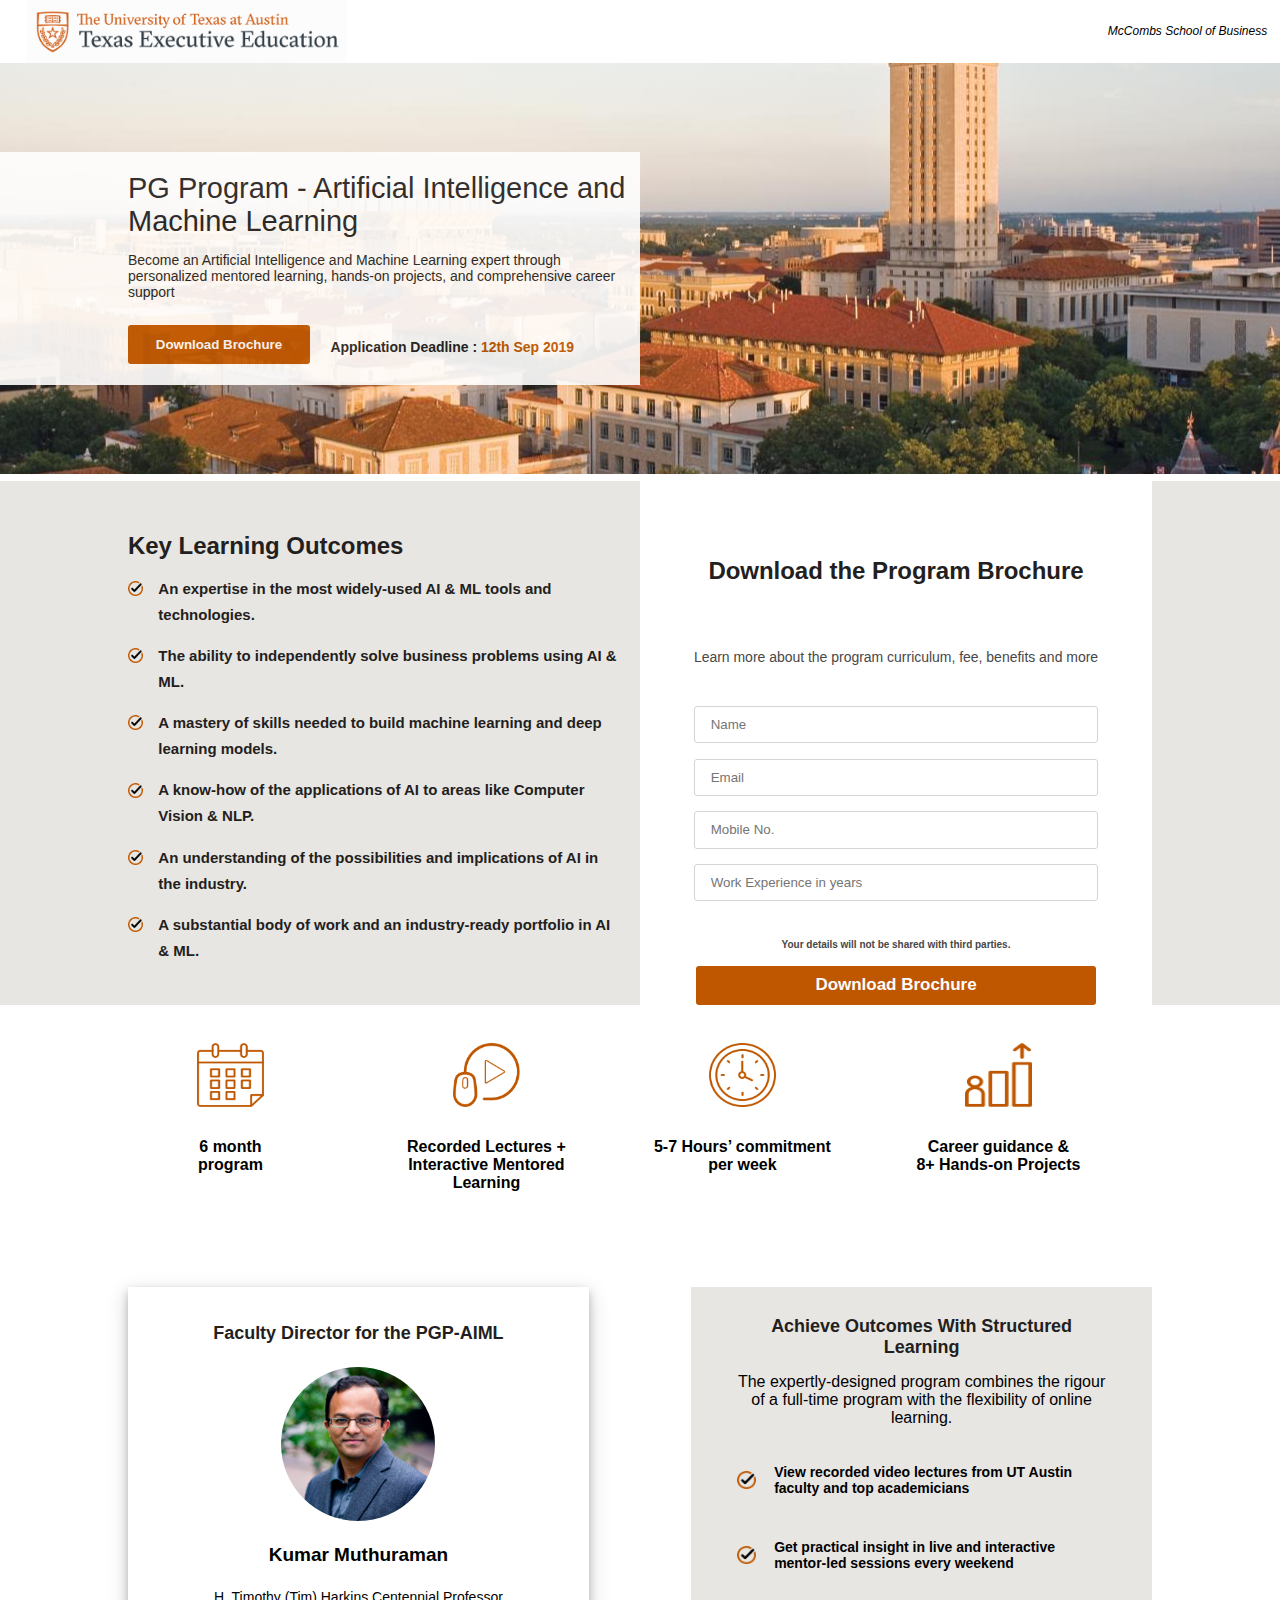
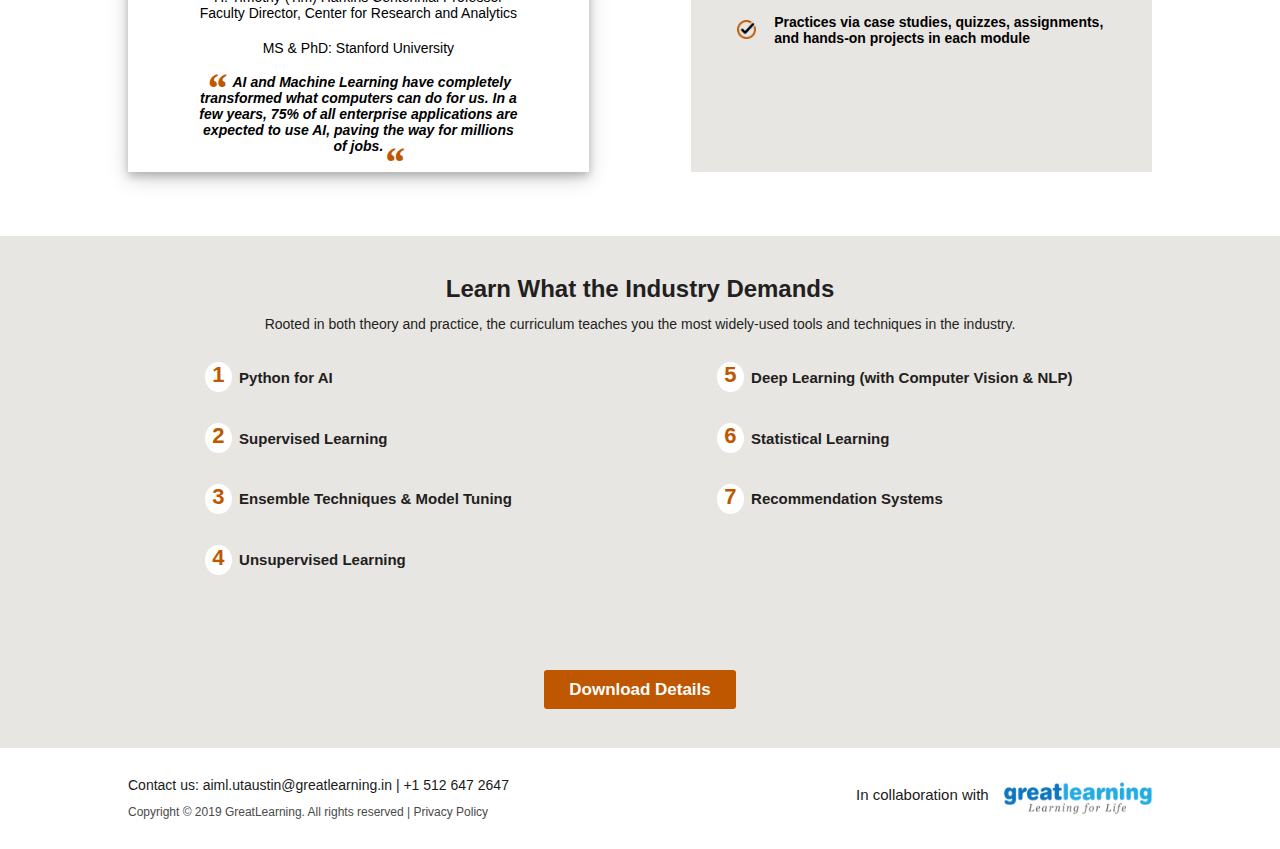
==== commit ebb935ba: "jquery form validationa and scss file added" ====
--- a/index.html
+++ b/index.html
@@ -3,8 +3,12 @@
 <head>
     <meta charset="UTF-8">
     <meta name="viewport" content="width=device-width, initial-scale=1.0">
-    <link rel="stylesheet" href="./style.css">
-    <title>Document</title>
+    <!-- <link rel="stylesheet" href="./style.css"> -->
+    <link rel="stylesheet" href="/css/main.css">
+
+    <title>AI & ML</title>
+    <script src="https://code.jquery.com/jquery-3.4.1.min.js"></script>
+    <script src="./index.js"></script>
 </head>
 <body>
     <header>
@@ -35,15 +39,15 @@
                 <li><img src="./img/group_2020-03-09/group.png" ></p>A substantial body of work and an industry-ready portfolio in AI & ML.</p></li>
             </ul>
         </div>
-        <form action="#">
+        <form id="form" action="submitted.html">
             <h1>Download the Program Brochure</h1>
             <p>Learn more about the program curriculum, fee, benefits and more</p>
-            <input type="text" placeholder="Name">
-            <input type="text" placeholder="Email">
-            <input type="text" placeholder="Mobile No.">
-            <input type="text" placeholder="Work Experience in years">
+            <input type="text" id="name" placeholder="Name"> <span id="name-error-message" class="error-message"></span>
+            <input type="text" id="email" placeholder="Email"> <span id="email-error-message" class="error-message"></span>
+            <input type="text" id="mobile" placeholder="Mobile No."> <span id="mobile-error-message" class="error-message"></span>
+            <input type="text" id="work-experience" placeholder="Work Experience in years"> <span id="work-experience-error-message" class="error-message"></span>
             <p class="disclaimer">Your details will not be shared with third parties.</p>
-            <button>Download Brochure</button>
+            <button id='form-submit'>Download Brochure</button>
         </form>
     </section>
     <section class="icon-content">
--- a/style.css
+++ b/style.css
@@ -97,6 +97,14 @@
     width: 85%;
     padding-top: 3%;
     padding-bottom: 5%;
+}
+
+.error-message {
+    color: red;
+    text-align: left;
+    float: left;
+    font-size: 12px;
+    padding-left: 11%;
 }
 
 input {
--- a/css/main.css
+++ b/css/main.css
@@ -0,0 +1,713 @@
+@charset "UTF-8";
+body {
+  margin: 0;
+  padding: 0;
+  font-family: -apple-system, BlinkMacSystemFont, "Segoe UI", Roboto, Oxygen,+ Ubuntu, Cantarell, "Open Sans", "Helvetica Neue", sans-serif;
+}
+
+.container {
+  width: 80%;
+  margin: auto;
+}
+
+header img {
+  width: 60%;
+}
+
+header p {
+  margin-top: -3%;
+  margin-left: 10%;
+}
+
+.banner {
+  background-image: url("../img/banner.jpg");
+  background-position: center center;
+  padding: 7% 0%;
+}
+
+.banner-content {
+  background-color: white;
+  opacity: 0.9;
+  width: 100%;
+  position: relative;
+}
+
+.banner-content div:first-child {
+  padding-top: 3%;
+  padding-left: 10%;
+  margin: 0;
+  width: 80%;
+  -webkit-box-align: left;
+      -ms-flex-align: left;
+          align-items: left;
+  text-align: center;
+  font-size: 14px;
+  letter-spacing: -0.02px;
+  color: #231e20;
+}
+
+.apply {
+  display: -webkit-box;
+  display: -ms-flexbox;
+  display: flex;
+  padding-bottom: 5%;
+  margin-top: 5%;
+  display: flex;
+  -webkit-box-orient: vertical;
+  -webkit-box-direction: reverse;
+      -ms-flex-direction: column-reverse;
+          flex-direction: column-reverse;
+}
+
+.apply button {
+  background-color: #bf5700;
+  margin: auto;
+  width: 70%;
+  height: 2.5em;
+  border: none;
+  border-radius: 3px;
+  text-align: center;
+  color: white;
+  font-weight: bold;
+  letter-spacing: -0.02px;
+  outline: none;
+}
+
+.form-section div:first-child {
+  display: none;
+}
+
+form {
+  text-align: center;
+  padding-bottom: 3%;
+}
+
+form h1 {
+  font-size: 18px;
+  color: #231e20;
+  letter-spacing: -0.02px;
+}
+
+form p {
+  text-align: center;
+  margin: auto;
+  font-size: 14px;
+  letter-spacing: -0.02px;
+  color: #231e20;
+  width: 85%;
+  padding-top: 3%;
+  padding-bottom: 5%;
+}
+
+.error-message {
+  color: red;
+  text-align: left;
+  float: left;
+  font-size: 12px;
+  padding-left: 11%;
+}
+
+input {
+  width: 80%;
+  height: 2.5em;
+  padding-left: 3%;
+  margin-top: 3%;
+  border: solid 1px #d5d5d5;
+  background-color: #ffffff;
+  border-radius: 3px;
+}
+
+form button {
+  background-color: #bf5700;
+  border: none;
+  width: 85%;
+  border-radius: 3px;
+  height: 2.3em;
+  font-size: 17px;
+  font-weight: 600;
+  letter-spacing: -0.02px;
+  color: #fcfcfc;
+}
+
+.icon-content {
+  display: -webkit-box;
+  display: -ms-flexbox;
+  display: flex;
+  -ms-flex-wrap: wrap;
+      flex-wrap: wrap;
+  width: 80%;
+  margin: auto;
+  padding-top: 5%;
+}
+
+.icon-content div {
+  width: 45%;
+  margin-bottom: 8%;
+  display: -webkit-box;
+  display: -ms-flexbox;
+  display: flex;
+  -webkit-box-orient: vertical;
+  -webkit-box-direction: normal;
+      -ms-flex-direction: column;
+          flex-direction: column;
+  -webkit-box-pack: center;
+      -ms-flex-pack: center;
+          justify-content: center;
+  -webkit-box-align: center;
+      -ms-flex-align: center;
+          align-items: center;
+  padding-right: 5%;
+}
+
+.icon-content div img {
+  width: 40%;
+  height: 4em;
+}
+
+.icon-content div p {
+  text-align: center;
+  margin: auto;
+  margin-top: 15%;
+  font-weight: 600;
+}
+
+.benefits {
+  background-color: #e8e6e3;
+}
+
+.benefits h1 {
+  color: #231e20;
+  font-size: 20px;
+  letter-spacing: -0.02px;
+  text-align: center;
+  padding-top: 5%;
+}
+
+.benefits ul {
+  list-style: none;
+  width: 80%;
+  margin: auto;
+  padding: 0%;
+}
+
+.benefits ul li {
+  display: -webkit-box;
+  display: -ms-flexbox;
+  display: flex;
+  padding-bottom: 5%;
+}
+
+.benefits ul li img {
+  margin: auto 0;
+  width: 5%;
+}
+
+.benefits ul li p {
+  margin: 0;
+  padding-left: 7%;
+  font-size: 14px;
+  font-weight: 600;
+}
+
+.faculty-profile {
+  width: 80%;
+  margin: auto;
+  text-align: center;
+}
+
+.faculty-profile h1 {
+  font-size: 18px;
+  color: #231e20;
+  letter-spacing: -0.02px;
+  padding-bottom: 5%;
+}
+
+.faculty-profile h3 {
+  font-size: 14px;
+  counter-reset: #231e20;
+  padding-bottom: 3%;
+}
+
+.faculty-profile div {
+  padding-bottom: 5%;
+  font-size: 14px;
+}
+
+.faculty-quote {
+  padding-top: 8%;
+  padding-bottom: 5%;
+  font-size: 11px;
+  position: relative;
+  font-style: italic;
+  font-weight: bold;
+}
+
+.faculty-quote::before {
+  content: "“";
+  color: #bf5700;
+  font-size: 42px;
+  position: absolute;
+  top: 15.3px;
+  /* left: 8px; */
+  font-family: LucidaGrande;
+}
+
+.faculty-quote::after {
+  content: "“";
+  color: #bf5700;
+  font-size: 42px;
+  position: absolute;
+  /* bottom: -6px; */
+  font-family: LucidaGrande;
+}
+
+.achieve-points {
+  background-color: #e8e6e3;
+  text-align: center;
+}
+
+.achieve-points h1 {
+  font-size: 18px;
+  padding-top: 8%;
+  padding-bottom: 4%;
+}
+
+.achieve-points .container ul {
+  list-style: none;
+  padding: 0%;
+  padding-bottom: 5%;
+}
+
+.achieve-points .container ul li {
+  display: -webkit-box;
+  display: -ms-flexbox;
+  display: flex;
+  font-size: 14px;
+  text-align: left;
+}
+
+.achieve-points .container ul li img {
+  margin: auto 0;
+  width: 5%;
+}
+
+.achieve-points .container ul li p {
+  padding-left: 5%;
+  font-weight: bold;
+}
+
+.industry-demands {
+  width: 80%;
+  margin: auto;
+}
+
+.industry-demands h1 {
+  text-align: center;
+  font-size: 18px;
+  color: #231e20;
+  padding-top: 7%;
+}
+
+.industry-demands div {
+  font-size: 14px;
+  text-align: center;
+  color: #231e20;
+}
+
+.industry-demands ul {
+  list-style: none;
+  padding: 0%;
+}
+
+.industry-demands ul li {
+  display: -webkit-box;
+  display: -ms-flexbox;
+  display: flex;
+  text-align: left;
+  font-weight: bold;
+  color: #231e20;
+  font-size: 15px;
+  margin-top: 3%;
+}
+
+.industry-demands ul li p:first-child {
+  margin: 3% 0%;
+  background-color: #e8e6e3;
+  text-align: center;
+  color: #bf5700;
+  border-radius: 50%;
+  height: 30px;
+  width: 30px;
+  font-weight: bold;
+  font-size: 22px;
+}
+
+.industry-demands ul button {
+  background-color: #bf5700;
+  border: none;
+  width: 100%;
+  border-radius: 3px;
+  height: 2.3em;
+  font-size: 17px;
+  font-weight: 600;
+  letter-spacing: -0.02px;
+  color: #fcfcfc;
+  margin: 10% 0%;
+}
+
+.industry-demands button {
+  background-color: #bf5700;
+  border: none;
+  width: 100%;
+  border-radius: 3px;
+  height: 2.3em;
+  font-size: 17px;
+  font-weight: 600;
+  letter-spacing: -0.02px;
+  color: #fcfcfc;
+  margin: 10% 0%;
+}
+
+.ordered-list-text {
+  margin: auto 0;
+  text-align: left;
+  padding-left: 5%;
+  width: 80%;
+}
+
+footer {
+  width: 80%;
+  margin: auto;
+  text-align: center;
+}
+
+.contact-details {
+  line-height: 1.8;
+  font-size: 14px;
+  color: #1a1a1a;
+}
+
+.footer-logo {
+  padding: 5% 0%;
+}
+
+.footer-logo div {
+  padding-bottom: 2%;
+}
+
+@media only screen and (min-width: 769px) {
+  .logo {
+    width: 25%;
+    margin-left: 2%;
+  }
+  header {
+    display: -webkit-box;
+    display: -ms-flexbox;
+    display: flex;
+    -webkit-box-pack: justify;
+        -ms-flex-pack: justify;
+            justify-content: space-between;
+  }
+  header p {
+    font-size: 12px;
+    margin: auto 0;
+    padding-right: 1%;
+  }
+  .banner-content {
+    width: 50%;
+    position: relative;
+  }
+  .banner-content div:first-child {
+    padding-left: 20%;
+    text-align: left;
+  }
+  .banner-content div:first-child p:first-child {
+    text-align: left;
+    width: 100%;
+    font-size: 29px;
+    margin: 0%;
+  }
+  .apply {
+    display: -webkit-box;
+    display: -ms-flexbox;
+    display: flex;
+    -webkit-box-orient: horizontal;
+    -webkit-box-direction: normal;
+        -ms-flex-direction: row;
+            flex-direction: row;
+    padding-bottom: 3%;
+    margin-left: 0%;
+  }
+  .apply button {
+    width: 182px;
+    height: 39px;
+    margin: 0%;
+  }
+  .apply p {
+    padding-left: 4%;
+    font-size: 14px;
+  }
+  button {
+    outline: none;
+  }
+  .form-section {
+    background-color: #e8e6e3;
+    display: -webkit-box;
+    display: -ms-flexbox;
+    display: flex;
+    margin-top: 0.5%;
+    padding: 0% 10%;
+  }
+  .form-section div:first-child {
+    display: block;
+  }
+  .form-section div {
+    width: 50%;
+    padding: 0%;
+  }
+  .form-section h1 {
+    padding-top: 10%;
+  }
+  h1 {
+    margin: 0;
+    padding: 0;
+    letter-spacing: -0.03px;
+    color: #231e20;
+    font-size: 24px;
+  }
+  .disclaimer {
+    padding-bottom: 3%;
+    font-size: 10px;
+    font-weight: 600;
+    color: #494747;
+  }
+  .icon-content {
+    display: -webkit-box;
+    display: -ms-flexbox;
+    display: flex;
+    -webkit-box-pack: left;
+        -ms-flex-pack: left;
+            justify-content: left;
+    -ms-flex-wrap: nowrap;
+        flex-wrap: nowrap;
+  }
+  ul {
+    padding: 0;
+    margin-bottom: 5%;
+  }
+  .outcome-points li {
+    font-size: 15px;
+    font-weight: 600;
+    line-height: 1.73;
+    letter-spacing: -0.02px;
+    padding-bottom: 3%;
+    color: #231e20;
+    list-style: none;
+    display: -webkit-box;
+    display: -ms-flexbox;
+    display: flex;
+  }
+  .outcome-points li:first-child p {
+    margin: 0;
+    margin-left: 3%;
+  }
+  .outcome-points li img {
+    width: 1em;
+    height: 1em;
+    margin-top: 1%;
+  }
+  .outcome-points li p {
+    margin-left: 3%;
+  }
+  form {
+    width: 50%;
+    background-color: white;
+    display: -webkit-box;
+    display: -ms-flexbox;
+    display: flex;
+    -webkit-box-orient: vertical;
+    -webkit-box-direction: normal;
+        -ms-flex-direction: column;
+            flex-direction: column;
+    -webkit-box-align: center;
+        -ms-flex-align: center;
+            align-items: center;
+    padding: 0%;
+  }
+  form h1 {
+    color: #231e20;
+    font-size: 24px;
+    letter-spacing: -0.03px;
+    padding: 5% 0%;
+    margin-top: 5%;
+  }
+  form p {
+    font-size: 14px;
+    letter-spacing: -0.02px;
+    color: #494747;
+    margin-bottom: 0em;
+  }
+  form button {
+    background-color: #bf5700;
+    border: none;
+    width: 78%;
+    border-radius: 3px;
+    height: 2.3em;
+    font-size: 17px;
+    font-weight: 600;
+    letter-spacing: -0.02px;
+    color: #fcfcfc;
+  }
+  input {
+    width: 75%;
+    height: 2.5em;
+    padding-left: 3%;
+    margin-top: 3%;
+    border: solid 1px #d5d5d5;
+    background-color: #ffffff;
+    border-radius: 3px;
+  }
+  .icon-content {
+    display: -webkit-box;
+    display: -ms-flexbox;
+    display: flex;
+    -webkit-box-pack: space-evenly;
+        -ms-flex-pack: space-evenly;
+            justify-content: space-evenly;
+    padding: 3% 0% 1% 0%;
+  }
+  .icon-content div img {
+    width: 33%;
+    height: 4em;
+  }
+  .benefits {
+    display: none;
+  }
+  .profile-section {
+    display: -webkit-box;
+    display: -ms-flexbox;
+    display: flex;
+    -webkit-box-pack: justify;
+        -ms-flex-pack: justify;
+            justify-content: space-between;
+    width: 80%;
+    margin: 0 auto;
+  }
+  .faculty-profile {
+    width: 45%;
+    -webkit-box-shadow: 0 4px 8px 0 rgba(0, 0, 0, 0.2), 0 6px 20px 0 rgba(0, 0, 0, 0.19);
+            box-shadow: 0 4px 8px 0 rgba(0, 0, 0, 0.2), 0 6px 20px 0 rgba(0, 0, 0, 0.19);
+    margin: 0;
+  }
+  .achieve-points {
+    width: 45%;
+  }
+  .faculty-profile h1 {
+    padding-top: 2em;
+  }
+  .faculty-profile h3 {
+    padding-bottom: 1%;
+    font-size: 19px;
+    font-weight: 600;
+  }
+  .faculty-profile div {
+    padding-bottom: 4%;
+    width: 70%;
+    margin: 0 auto;
+  }
+  .faculty-quote {
+    padding-top: 0%;
+  }
+  .faculty-quote::before {
+    top: -10.3px;
+  }
+  .achieve-points .container ul li {
+    padding: 2% 0%;
+  }
+  .industry-demands {
+    width: 100%;
+    background-color: #e8e6e3;
+    margin-top: 5%;
+    display: -webkit-box;
+    display: -ms-flexbox;
+    display: flex;
+    -webkit-box-orient: vertical;
+    -webkit-box-direction: normal;
+        -ms-flex-direction: column;
+            flex-direction: column;
+    -webkit-box-align: center;
+        -ms-flex-align: center;
+            align-items: center;
+  }
+  .industry-demands h1 {
+    font-size: 24px;
+    padding: 3% 0% 1% 0%;
+  }
+  .industry-demands div {
+    font-size: 14px;
+  }
+  .industry-demands ul {
+    margin: 0 auto;
+    width: 80%;
+    height: 300px;
+    display: -webkit-box;
+    display: -ms-flexbox;
+    display: flex;
+    -webkit-box-pack: left;
+        -ms-flex-pack: left;
+            justify-content: left;
+    -webkit-box-orient: vertical;
+    -webkit-box-direction: normal;
+        -ms-flex-flow: column wrap;
+            flex-flow: column wrap;
+    -ms-flex-line-pack: distribute;
+        align-content: space-around;
+    -webkit-box-align: stretch;
+        -ms-flex-align: stretch;
+            align-items: stretch;
+  }
+  .industry-demands ul li {
+    width: 35%;
+  }
+  .industry-demands ul li p:first-child {
+    margin: auto 0;
+    background-color: #ffffff;
+  }
+  .industry-demands button {
+    width: 15%;
+    margin: 3% auto;
+  }
+  .ordered-list-text {
+    padding-left: 2%;
+    width: 100%;
+  }
+  footer {
+    display: -webkit-box;
+    display: -ms-flexbox;
+    display: flex;
+    -webkit-box-pack: justify;
+        -ms-flex-pack: justify;
+            justify-content: space-between;
+    text-align: left;
+    padding: 2% 0%;
+  }
+  .footer-logo {
+    display: -webkit-box;
+    display: -ms-flexbox;
+    display: flex;
+    -webkit-box-pack: justify;
+        -ms-flex-pack: justify;
+            justify-content: space-between;
+    padding: 0%;
+  }
+  .footer-logo div {
+    margin: auto 0;
+  }
+  .footer-logo img {
+    width: 50%;
+    height: 2em;
+    margin: auto 0;
+  }
+}
+/*# sourceMappingURL=main.css.map */